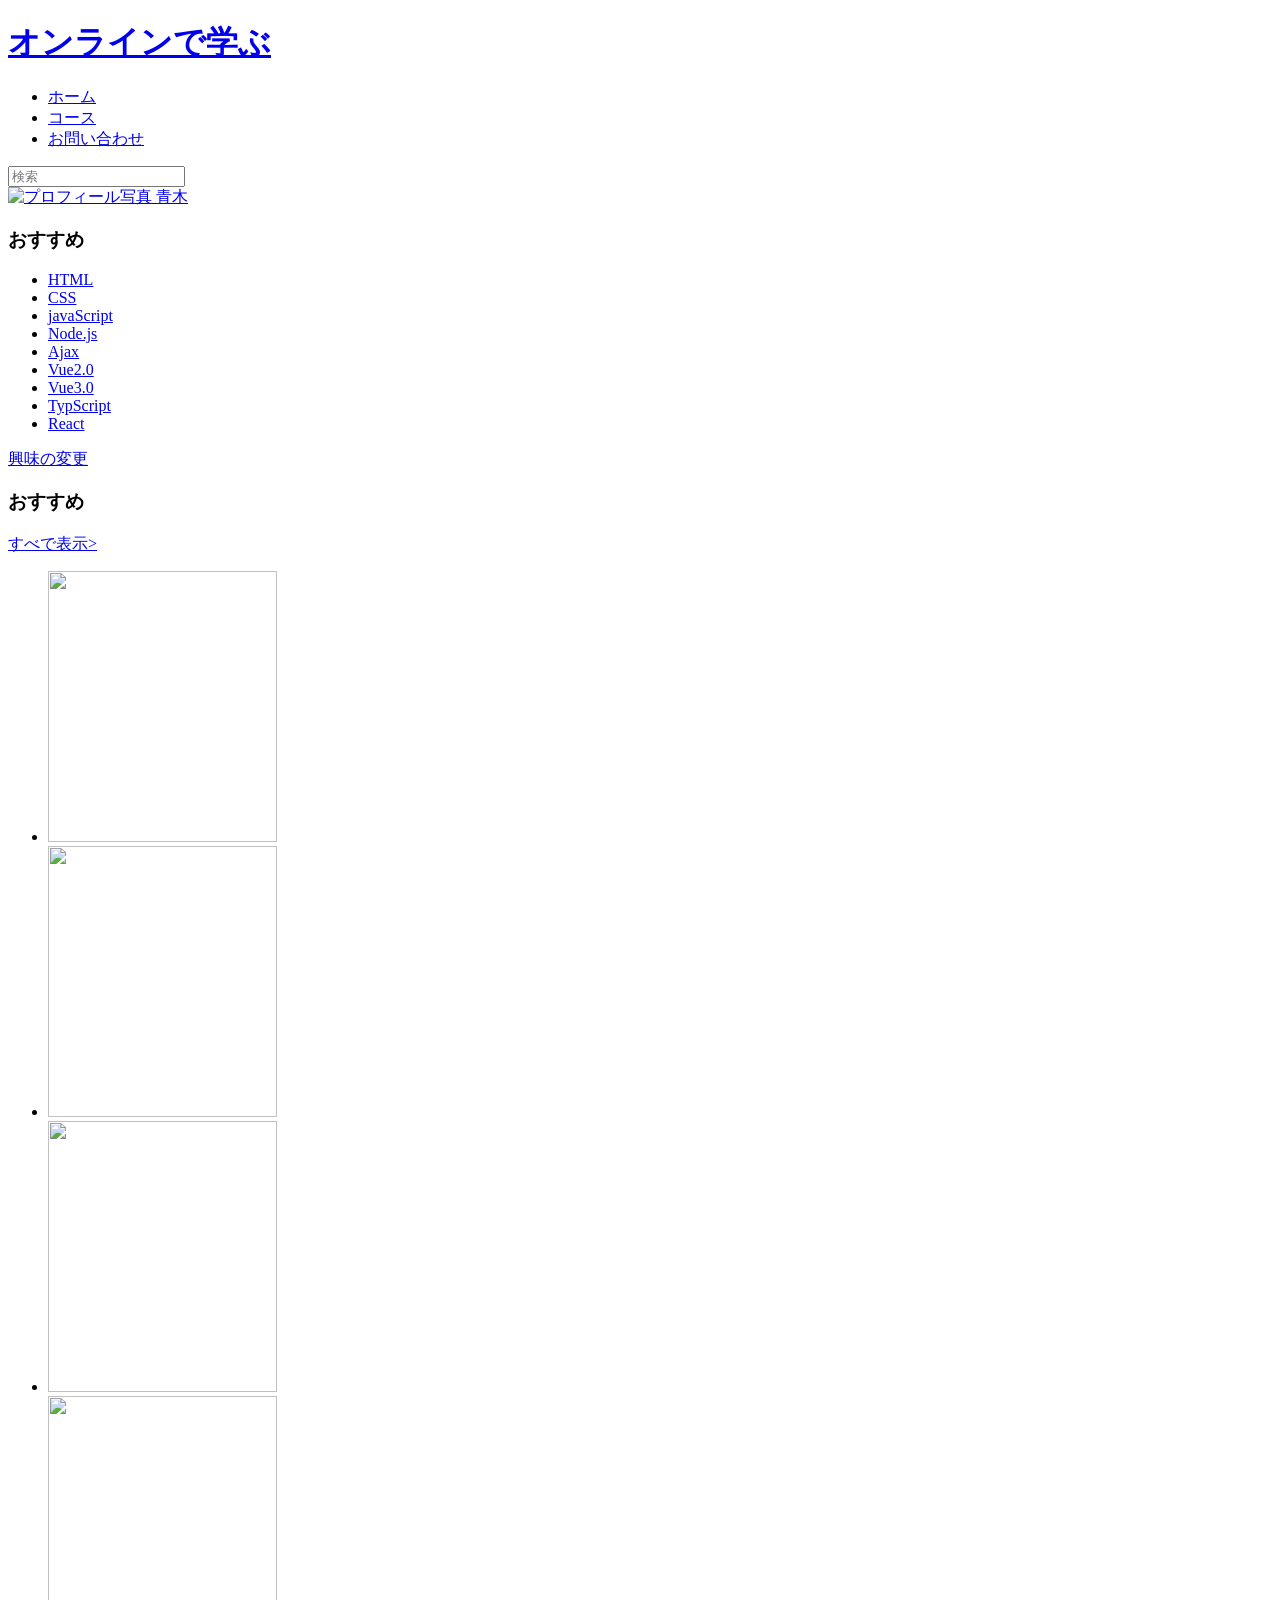
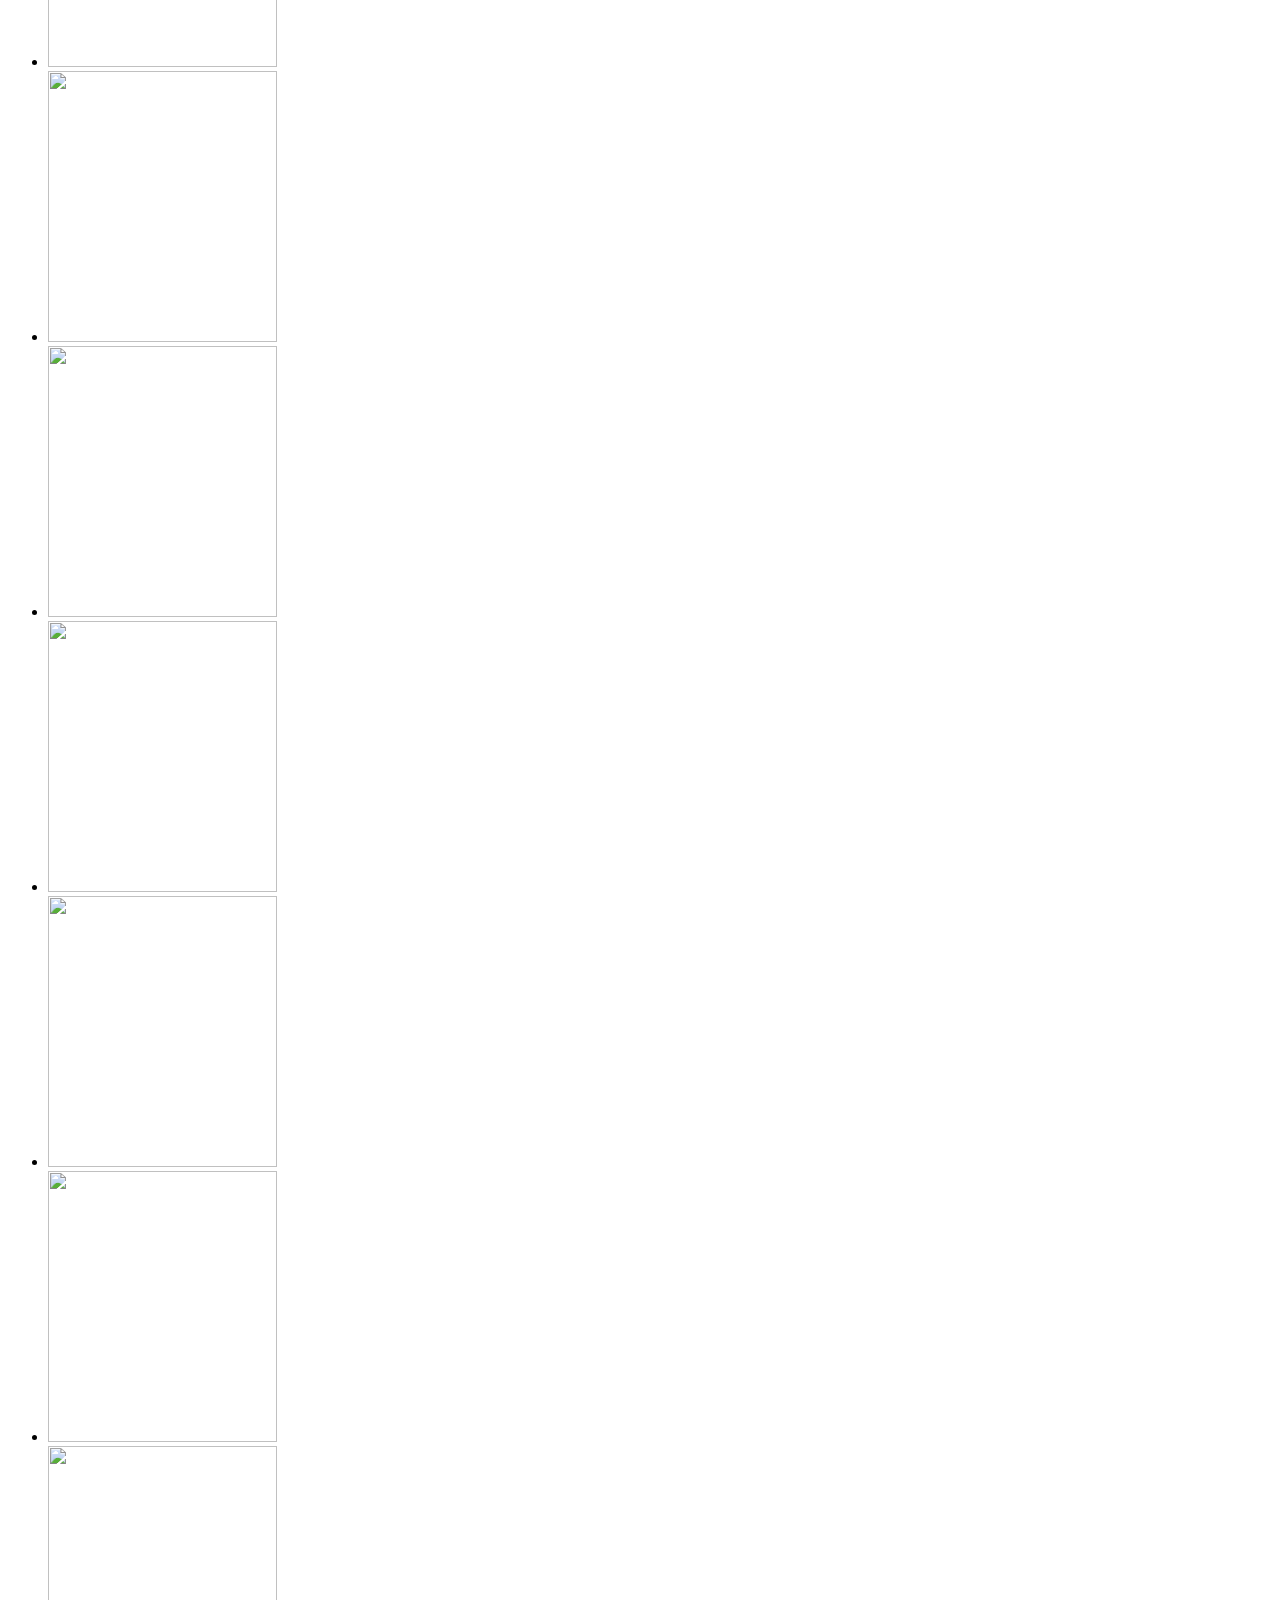
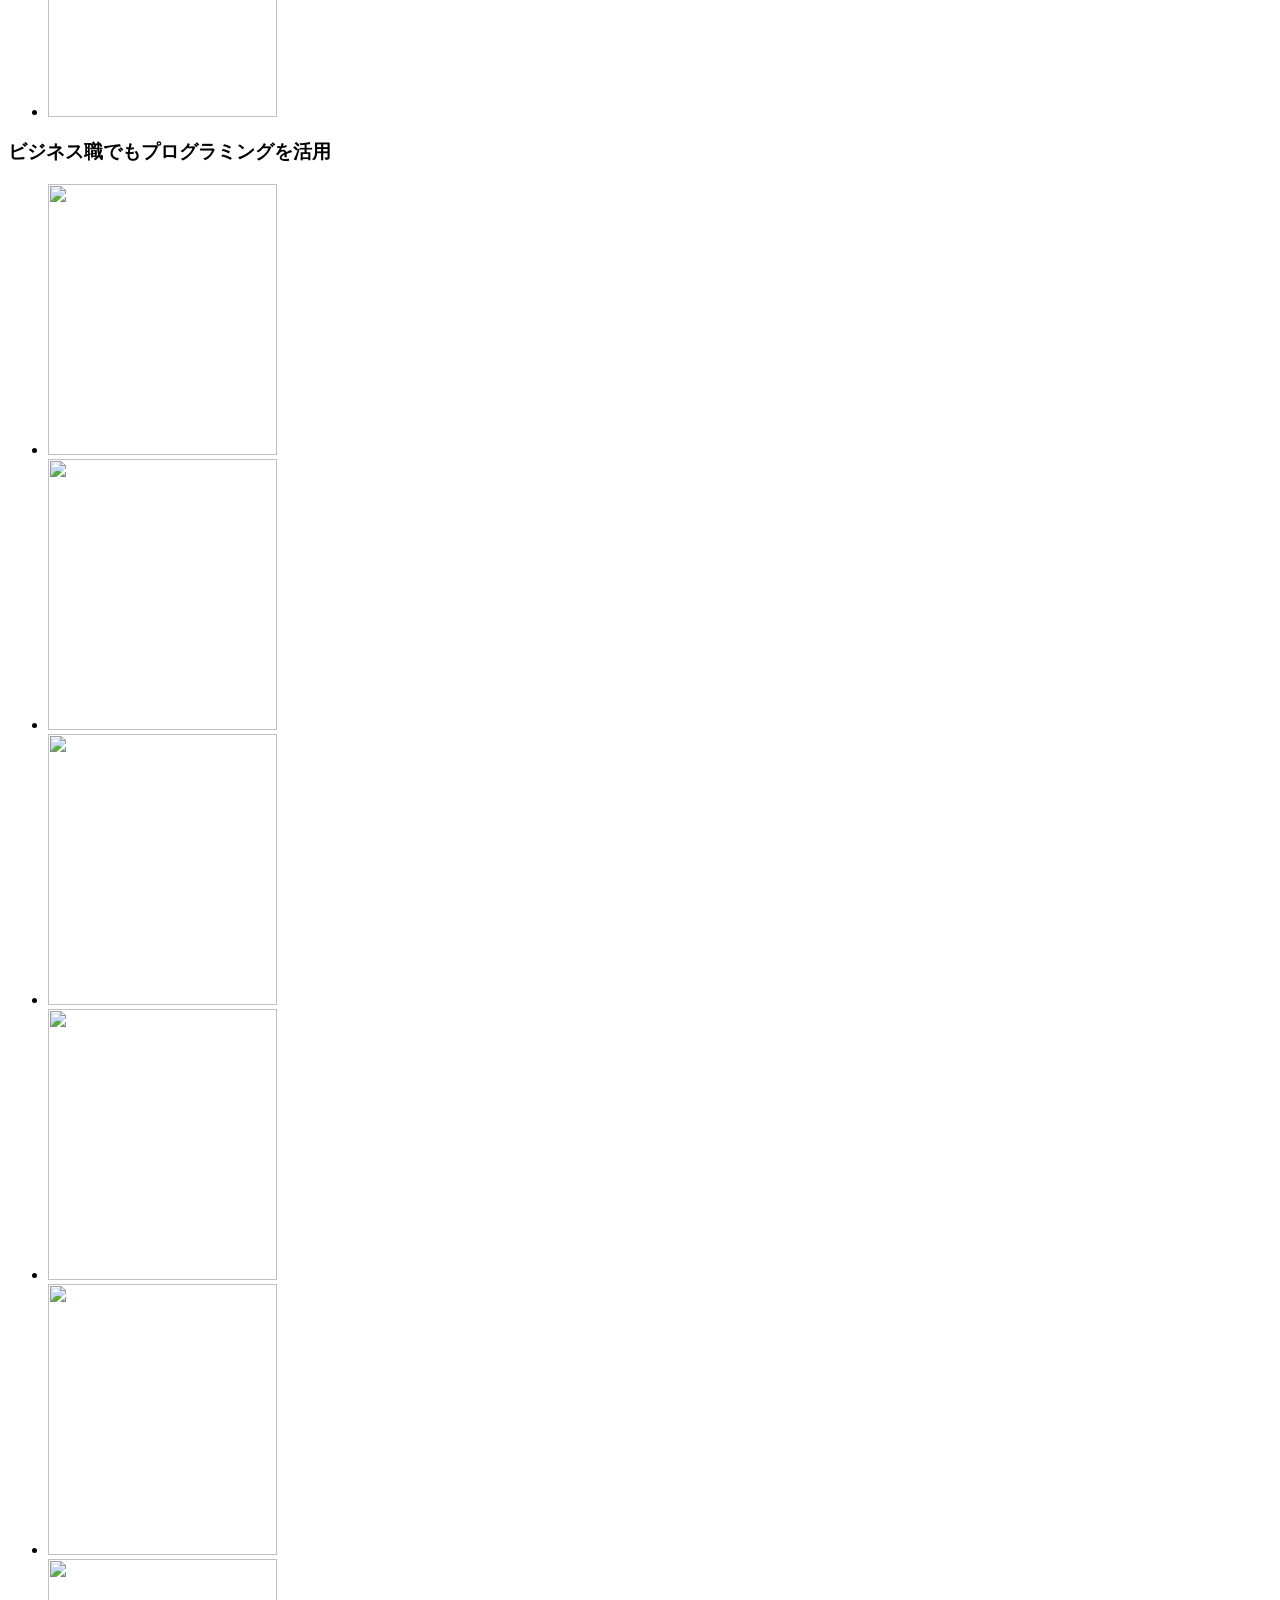
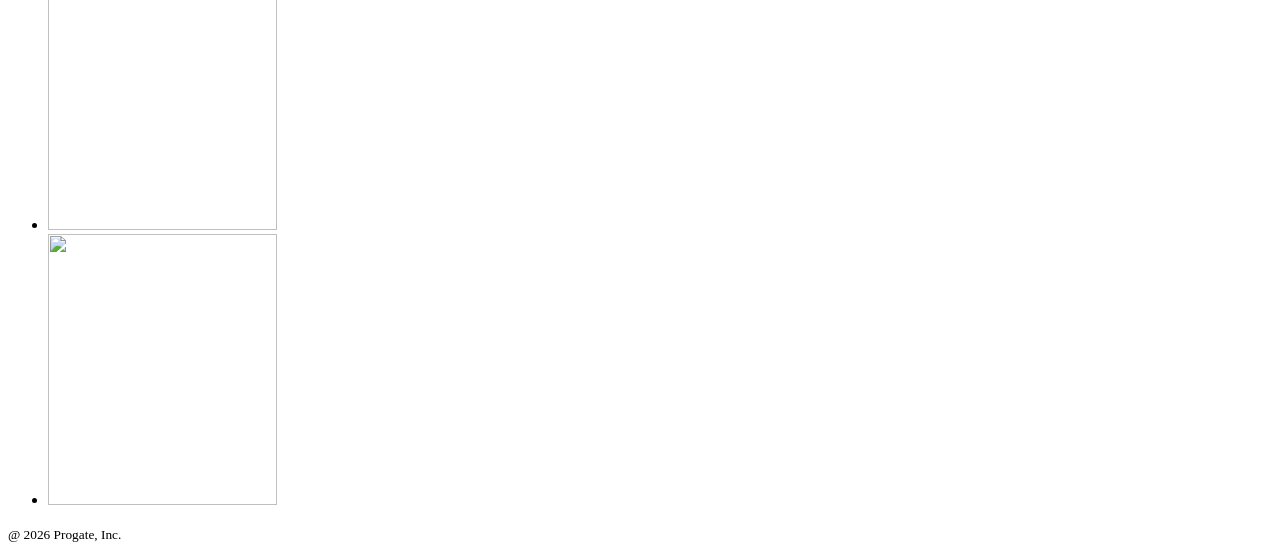
==== index.html @ 21d0b5d8 "Add files via upload" ====
<!DOCTYPE html>
<html lang="ja">
<head>
    <meta charset="UTF-8">
    <meta name="viewport" content="width=device-width, initial-scale=1.0">
    <title>オンラインで学ぶ</title>
    <link rel ="stylesheet" href="css/reset.css">
    <link rel ="stylesheet" href="css/style.css">
</head>
<body>
    <div class="header">
        <div class="wrapper">
            <div class="logo">
                <h1><a href="#">オンラインで学ぶ</a></h1>
            </div>
            <div class="nav">
                <ul>
                    <li><a href="#" class="active">ホーム</a></li>
                    <li><a href="#">コース</a></li>
                    <li><a href="#">お問い合わせ</a></li>
                </ul>
            </div>
            <div class="search">
                <input type="text" placeholder="検索" aria-label="検索">
                <span class="search-count" aria-live="polite"></span>
            </div>
            <div class="no-results" style="display:none; text-align:center; margin:12px 0; color:#666;">
                検索結果はありません
            </div>
            <div class="user">
                <a href="#">
                    <img src="images/tx.png" alt="プロフィール写真" width="30" height="30">
                    <span>青木</span>
                </a>
            </div>
        </div>
    </div>    
<div class="banner">
    <div class="wrapper"></div>
</div>
    <div class="recommend wrapper">
        <h3>おすすめ</h3>
        <ul>
            <li><a href="#">HTML</a></li>
            <li><a href="#">CSS</a></li>
            <li><a href="#">javaScript</a></li>
            <li><a href="#">Node.js</a></li>
            <li><a href="#">Ajax</a></li>
            <li><a href="#">Vue2.0</a></li>
            <li><a href="#">Vue3.0</a></li>
            <li><a href="#">TypScript</a></li>
            <li><a href="#">React</a></li>
        </ul>
        <a href="#" class="modify">興味の変更</a>
    </div>
    <div class="course wrapper">
        <div class="hd">
            <h3>おすすめ</h3>
            <a href="#" class="more">すべで表示></a>
        </div>
        <div class="bd">
            <ul>
                <li data-title="HTML & CSS入門">
                    <a href="https://prog-8.com/courses/html">
                        <div class="pic"><img src="./images/001.png"width="229" height="271 "></div>
                    </a>
                </li>
                <li data-title="JavaScript入門">
                    <a href="https://prog-8.com/courses/es6">
                        <div class="pic"><img src="./images/002.png"width="229" height="271 "></div>
                    </a>
                </li>
                <li data-title="Python入門">
                    <a href="https://prog-8.com/courses/python">
                        <div class="pic"><img src="./images/003.png"width="229" height="271 "></div>
                    </a>
                </li>
                <li data-title="SQL入門">
                    <a href="https://prog-8.com/courses/sql">
                        <div class="pic"><img src="./images/004.png"width="229" height="271 "></div>
                    </a>
                </li>
                <li data-title="Java入門">
                    <a href="https://prog-8.com/courses/java">
                        <div class="pic"><img src="./images/005.png"width="229" height="271 "></div>
                    </a>
                </li>
                <li data-title="Command Line入門">
                    <a href="https://prog-8.com/courses/commandline">
                        <div class="pic"><img src="./images/006.png"width="229" height="271 "></div>
                    </a>
                </li>
                <li data-title="Git入門">
                    <a href="https://prog-8.com/courses/git">
                        <div class="pic"><img src="./images/007.png"width="229" height="271 "></div>
                    </a>
                </li>
                <li data-title="PHP入門">
                    <a href="https://prog-8.com/courses/php">
                        <div class="pic"><img src="./images/008.png"width="229" height="271 "></div>
                    </a>
                </li>
                <li data-title="Ruby入門">
                    <a href="https://prog-8.com/courses/ruby">
                        <div class="pic"><img src="./images/009.png"width="229" height="271 "></div>
                    </a>
                </li>
                <li data-title="Ruby on Rails5入門">
                    <a href="https://prog-8.com/courses/rails5">
                        <div class="pic"><img src="./images/010.png"width="229" height="271 "></div>
                    </a>
                </li>
            </ul>
        </div>
        </div>
    </div>
    <div class="course wrapper">
        <div class="hd">
            <h3>ビジネス職でもプログラミングを活用</h3>
        </div>
    </div>
    <div class="course wrapper">
        <div class="bd">
            <ul>
                <li data-title="Webマーケティング業務に活かせるプログラミング入門 ">
                    <a href="https://prog-8.com/courses/beta/programming-intro-for-web-marketing">
                        <div class="pic"><img src="./images/1.png"width="229" height="271"></div>
                    </a>
                </li>
                <li data-title="データ分析に活かせるSQL実践">
                    <a href="https://prog-8.com/courses/beta/practical-sql-course-for-data-analysis">
                        <div class="pic"><img src="./images/2.png"width="229" height="271"></div>
                    </a>
                </li>
                <li data-title="Pythonによるデータ分析入門">
                    <a href="https://prog-8.com/courses/beta/introduction-to-data-analysis-with-python">
                        <div class="pic"><img src="./images/3.png"width="229" height="271"></div>
                    </a>
                </li>
                <li data-title="データ解析基礎(Python)">
                    <a href="https://prog-8.com/courses/beta/basics-of-data-analysis-with-python">
                        <div class="pic"><img src="./images/4.png"width="229" height="271"></div>
                    </a>
                </li>
                <li data-title="機械学習入門(Python)">
                    <a href="https://prog-8.com/courses/beta/introduction-to-machine-learning-with-python">
                        <div class="pic"><img src="./images/5.png"width="229" height="271"></div>
                    </a>
                </li>
                <li data-title="ビジネスデータ収集(Python)">
                    <a href="https://prog-8.com/courses/beta/techniques-for-data-collection-with-python">
                        <div class="pic"><img src="./images/6.png"width="229" height="271"></div>
                    </a>
                </li>
                <li data-title="Pythonで業務を自動化しよう">
                    <a href="https://prog-8.com/courses/beta/task-automation-with-python-for-enhancing-your-work">
                        <div class="pic"><img src="./images/7.png"width="229" height="271"></div>
                    </a>
                </li>
            </ul>
        </div>
    </div>
    <footer>
        <p><small>@ 2026 Progate, Inc.</small></p>
    </footer>
    <script src="../8st/js/script.js"></script>
</body>
</html>
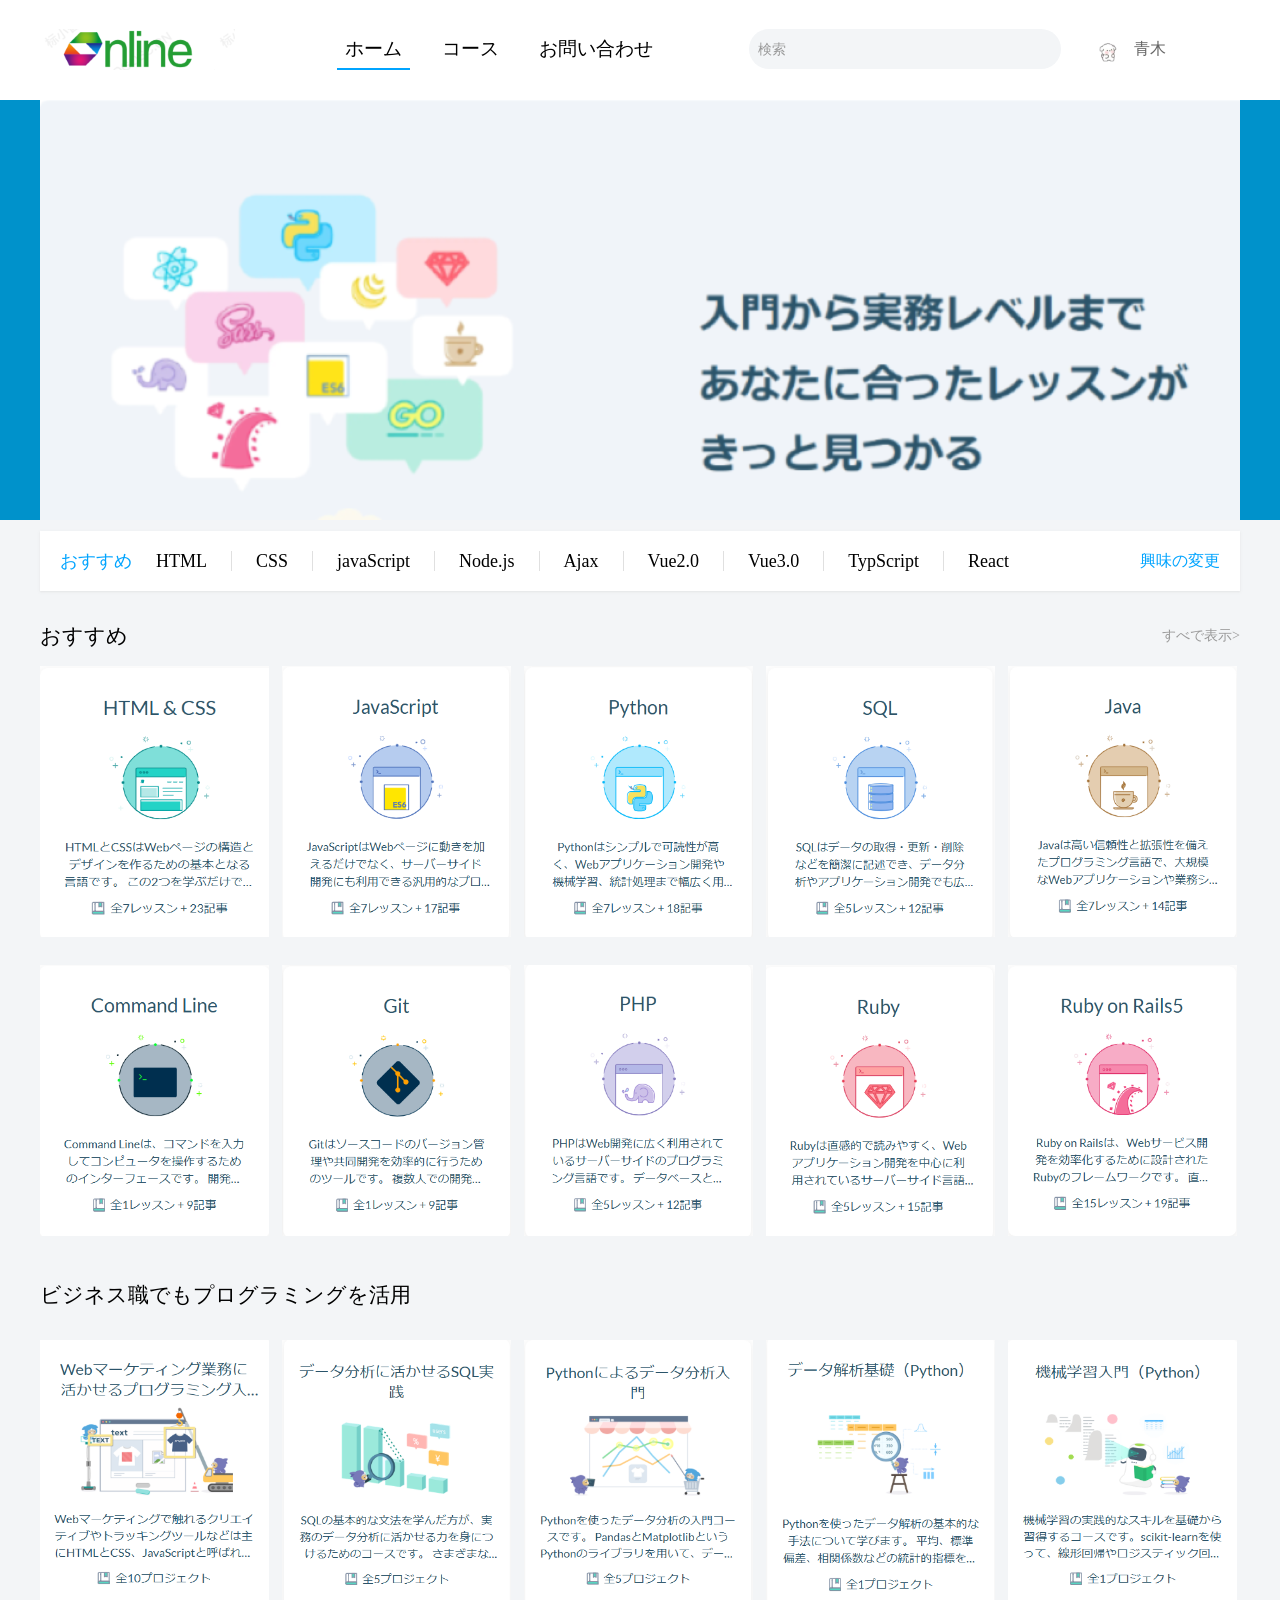
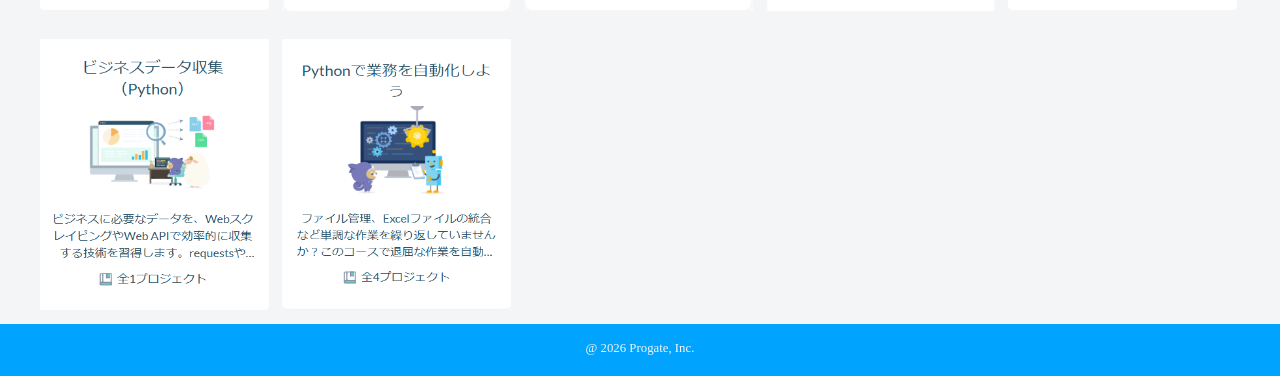
==== commit 4e30d14c: "Fix HTML formatting and ensure proper structure" ====
--- a/index.html
+++ b/index.html
@@ -1,4 +1,4 @@
-<!DOCTYPE html>
+<!DOCTYPE html> 
 <html lang="ja">
 <head>
     <meta charset="UTF-8">
@@ -165,4 +165,4 @@
     </footer>
     <script src="../8st/js/script.js"></script>
 </body>
-</html>+</html>
--- a/css/style.css
+++ b/css/style.css
@@ -0,0 +1,214 @@
+/* ページ中央効果 */
+.wrapper{
+    margin: 0 auto;
+    width: 1200px;
+}
+
+body{
+    background-color: #f3f5f7;
+}
+
+/* 上部エリア */
+.header{
+    height: 100px;
+    background-color:#fff; 
+}
+
+.header .wrapper{
+    padding-top: 29px;
+    display: flex;
+}
+
+/* logo */
+.logo a{
+    display: block;
+    width: 195px;
+    height:41px;
+    background-image: url(../images/logo.png);
+    font-size:0;
+}
+
+/* nav */
+.nav{
+margin-left:102px;
+}
+
+.nav ul{
+    display: flex;
+}
+
+.nav li{
+    margin-right: 24px;
+}
+
+.nav li a{
+    display: block;
+    padding: 6px 8px;
+    line-height: 27px;
+    font-size:19px;
+}
+
+/* actvieクラスセレクター。デフォルトで選択されるクラスは「a」です。 */
+.nav li .active,
+.nav li a:hover{
+    border-bottom: 2px solid#00a4ff;
+}
+
+/* 検索 */
+.search{
+    display:flex;
+    align-items: center; 
+    margin-left: 64px;
+    padding-left: 9px;
+    padding-right: 12px;
+    width: 312px;
+    height: 40px;
+    background-color: #f3f5f7;
+    border-radius: 20px;
+    box-sizing: border-box;
+}
+
+.search input{
+    flex:1;
+    border: 0;
+    background-color: transparent;
+    height:100%;
+    outline: none;
+    line-height: normal;
+}
+
+.search input::placeholder{
+    font-size:14px;
+    color:#999
+}
+
+
+.user{
+    display:flex;
+    align-items: center;
+    margin-left: 32px;
+    margin-top: 0;
+}
+
+.user a{
+    display: flex;
+    align-items: center;
+    gap: 9px;
+    text-decoration: none;
+    color: inherit;
+}
+
+.user img{
+    /* インラインブロックとインライン垂直配置 */
+    width: 32px;
+    height: 32px;
+    border-radius: 50%;
+    object-fit: cover;
+    display: block;
+}
+
+.user span{
+    font-size:16px;
+    color: #666;
+}
+/* bannerエリア */
+.banner{
+    height:420px;
+    background-color: #0092cb;
+}
+
+.banner .wrapper{
+    height: 420px;
+    background-image: url(../images/01.png);
+}
+
+/* おすすめ */
+.recommend{
+    display: flex;
+    margin-top: 11px;
+    padding: 0 20px;
+    height: 60px;
+    background-color: #fff;
+    box-shadow:0px 1px 2px 0px rgba(211,211,211,0.5);
+    line-height: 60px;
+}
+
+.recommend h3{
+    font-size:18px;
+    color:#00a4ff;
+    font-weight:400;
+}
+
+.recommend ul{
+    display:flex;
+    flex:1;
+}
+
+.recommend ul li a{
+    padding:0 24px;
+    border-right:1px solid #e0e0e0;
+    font-size:18px;
+}
+
+.recommend ul li:last-child a{
+    border-right:0;
+}
+.recommend .modify{
+    font-size:16px;
+    color:#00a4ff;
+}
+
+/* お勧め授業 */
+.course{
+    margin-top: 15px;
+}
+
+.hd{
+    display:flex;
+    justify-content: space-between;
+    height: 60px;
+    line-height: 60px;
+}
+
+.hd h3{
+    font-size:21px;
+    font-size:400;
+}
+
+.hd .more{
+    font-size:14px;
+    color:#999;
+}
+
+/* 授業の内容 */
+.bd li{
+    margin-bottom:14px;
+    width: 228px;
+    height: 271px;
+    background-color: #00a4ff;
+}
+
+.bd ul{
+    display: flex;
+    flex-wrap:wrap;
+    justify-content:flex-start;
+    gap:14px;
+}
+
+.bd li .pic{
+    height:115px;
+    background-color: #fff;
+    width:128px;
+    height:171px;
+}
+
+footer{
+    background-color: #00a4ff;
+    color:#f3f5f7;
+    text-align: center;
+    padding:14px 10px 20px;
+}
+
+.search { display:flex; align-items:center; gap:8px; }
+.search-count { font-size:13px; color:#666; margin-left:6px; }
+.no-results { font-size:14px; }
